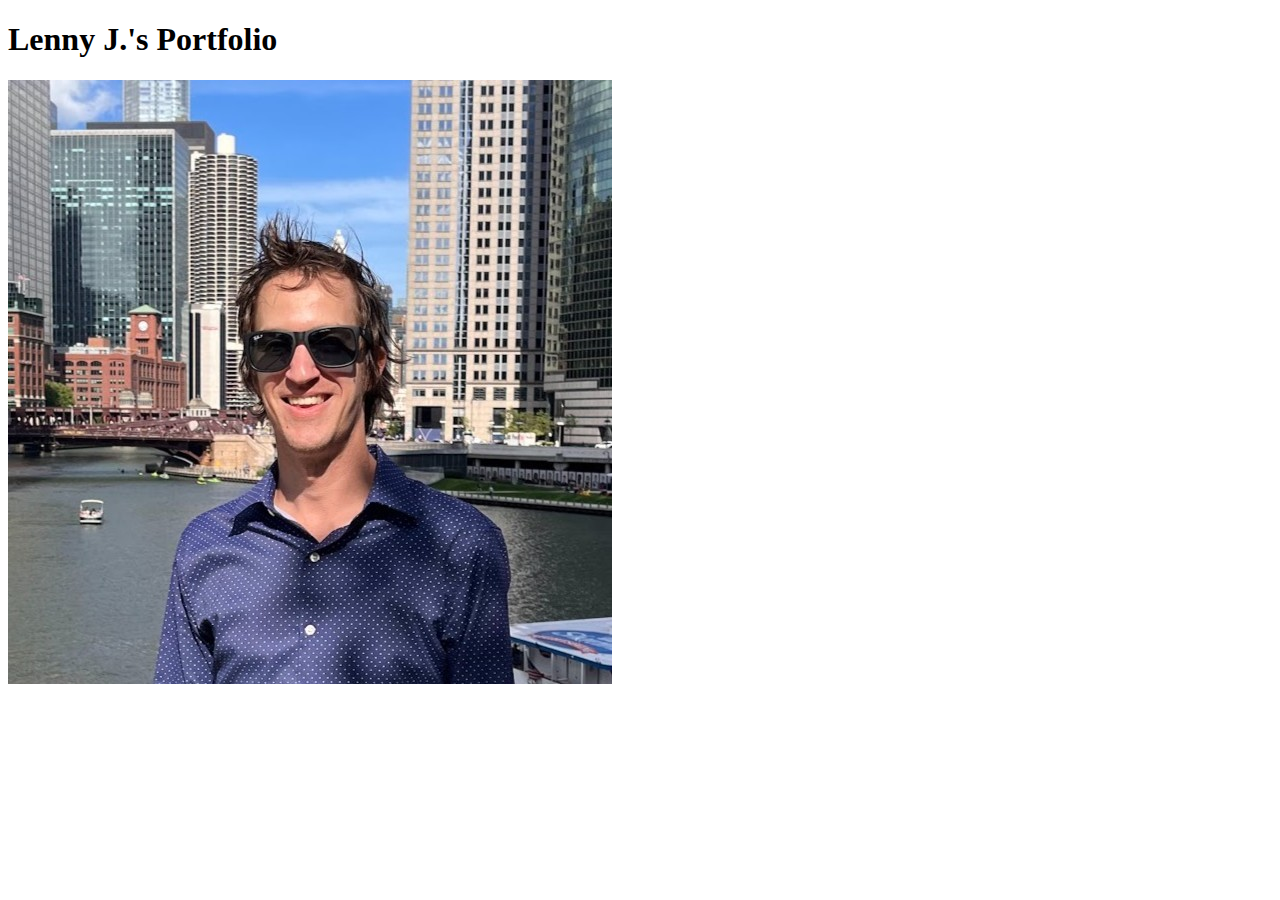
==== index.html @ d5dff289 "Update index.html" ====
<!DOCTYPE html>
<html lang="en">
  <head>
    <meta charset="UTF-8" />
    <meta http-equiv="X-UA-Compatible" content="IE=edge" />
    <meta name="viewport" content="width=device-width, initial-scale=1.0" />
    <title>Lenny J</title>
  </head>
  <body>
    <h1>Lenny J.'s Portfolio</h1>
    <img src="Lenny-J-hs.jpg" />
  </body>
</html>
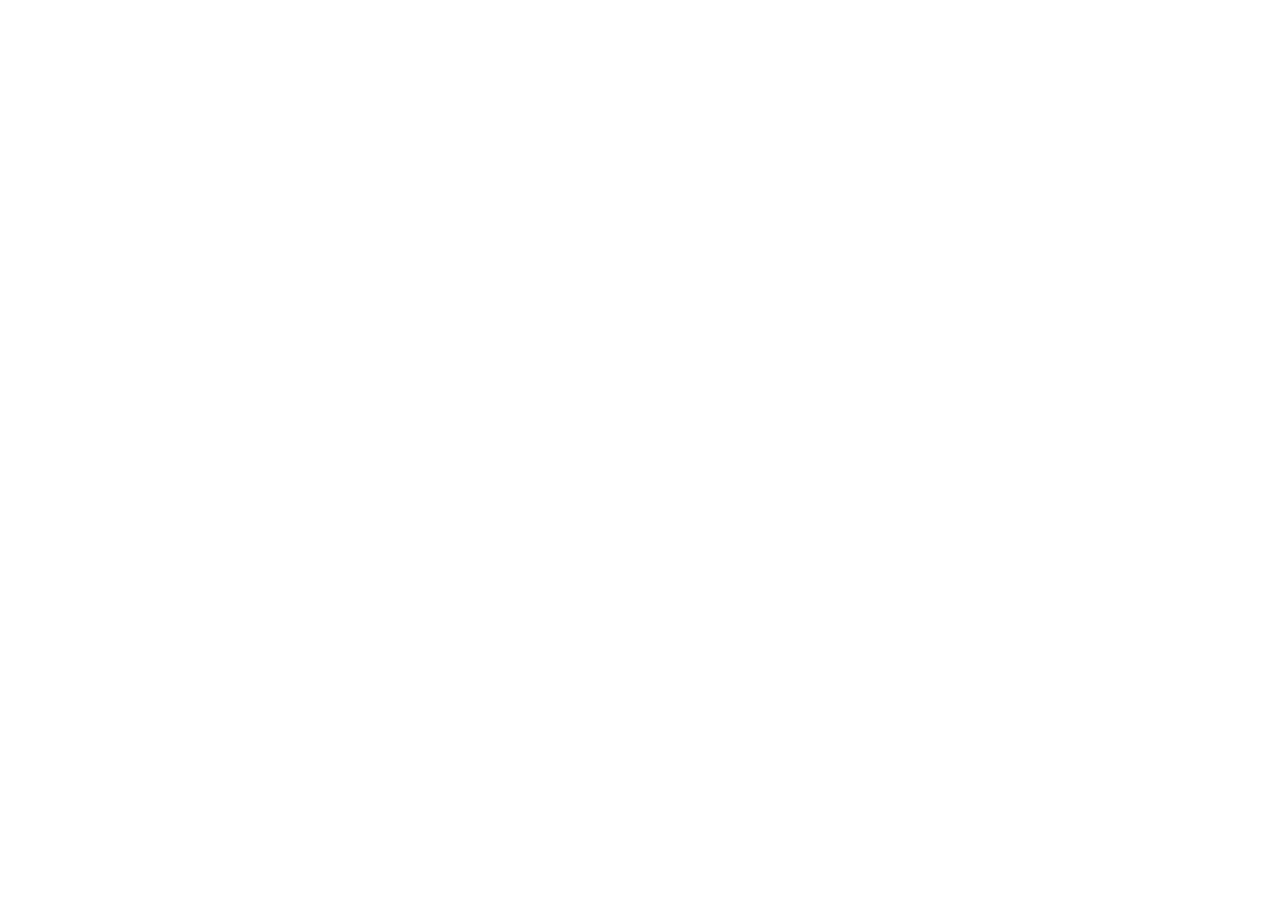
==== commit 580f5dcd: "Add files via upload" ====
--- a/index.html
+++ b/index.html
@@ -1,13 +1,20 @@
-<!DOCTYPE html>
-<html lang="en">
-  <head>
-    <meta charset="UTF-8" />
-    <meta http-equiv="X-UA-Compatible" content="IE=edge" />
-    <meta name="viewport" content="width=device-width, initial-scale=1.0" />
-    <title>Lenny J</title>
-  </head>
-  <body>
-    <h1>Lenny J.'s Portfolio</h1>
-    <img src="Lenny-J-hs.jpg" />
-  </body>
-</html>
+<!DOCTYPE html>
+<html lang="en">
+  <head>
+    <meta charset="UTF-8" />
+    <link rel="icon" type="image/svg+xml" href="/vite.svg" />
+    <meta name="viewport" content="width=device-width, initial-scale=1.0" />
+    <link rel="preconnect" href="https://fonts.googleapis.com" />
+    <link rel="preconnect" href="https://fonts.gstatic.com" crossorigin />
+    <link
+      href="https://fonts.googleapis.com/css2?family=Source+Serif+4:opsz,wght@8..60,300&display=swap"
+      rel="stylesheet"
+    />
+    <title>Lenny Jent - App & Cloud Engineer</title>
+    <script type="module" crossorigin src="/assets/index-2IeSlbIg.js"></script>
+    <link rel="stylesheet" crossorigin href="/assets/index-dqV66E-K.css">
+  </head>
+  <body>
+    <div id="root"></div>
+  </body>
+</html>
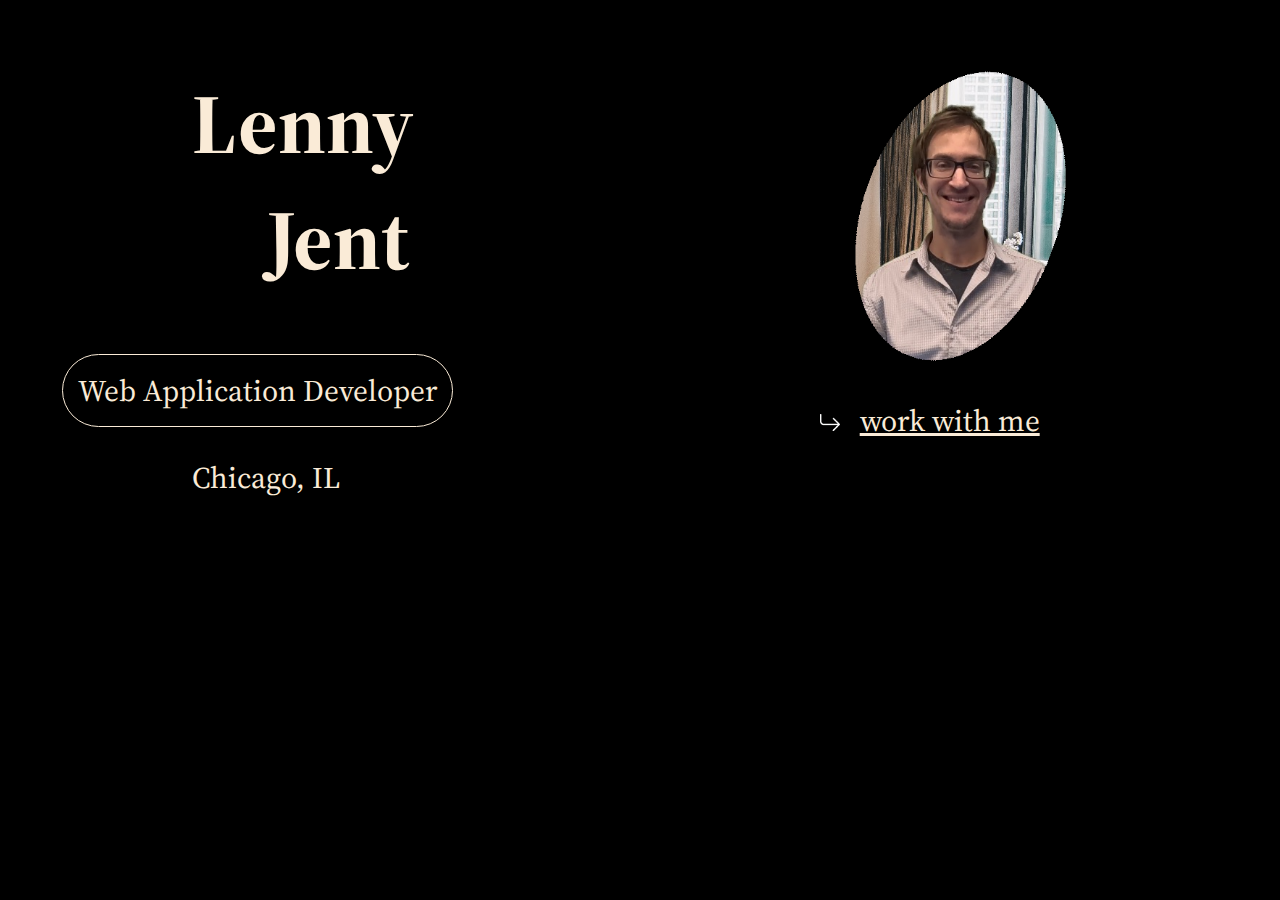
==== commit 0388bdd2: "Update index.html" ====
--- a/index.html
+++ b/index.html
@@ -15,6 +15,7 @@
     <link rel="stylesheet" crossorigin href="/assets/index-dqV66E-K.css">
   </head>
   <body>
+    <!-- v1 -->
     <div id="root"></div>
   </body>
 </html>
--- a/assets/index-dqV66E-K.css
+++ b/assets/index-dqV66E-K.css
@@ -0,0 +1 @@
+a{color:#faebd7}body{height:100%;background-color:#000;font-family:"Source Serif 4",serif;color:#faebd7}.container{display:flex;flex-wrap:wrap;justify-content:space-between}.section{flex-direction:column;margin:auto}h1{font-size:85px}p{font-size:30px}.hsimage{max-height:300px}.wwimg{width:20px;margin-right:20px}.title{border-radius:50px;border:solid;margin-left:-130px;border-width:1px;padding:15px}
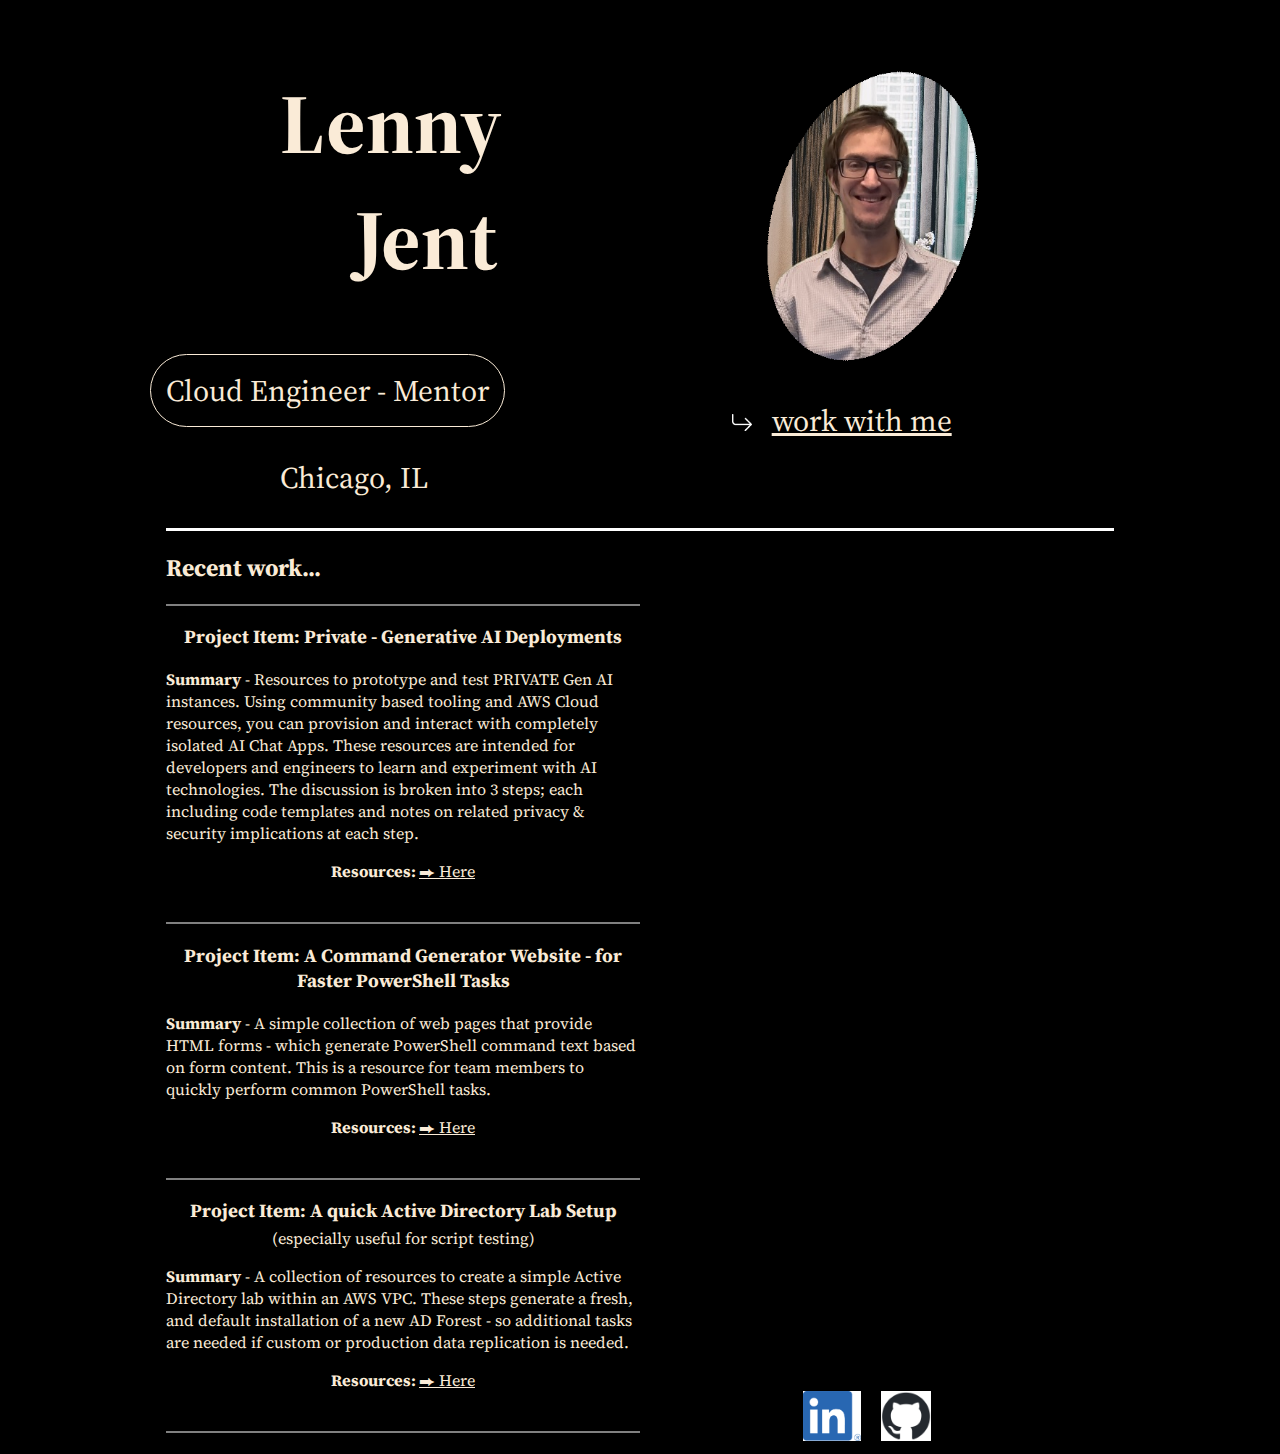
==== commit 57e28fdc: "Project notes update" ====
--- a/index.html
+++ b/index.html
@@ -11,11 +11,10 @@
       rel="stylesheet"
     />
     <title>Lenny Jent - App & Cloud Engineer</title>
-    <script type="module" crossorigin src="/assets/index-2IeSlbIg.js"></script>
-    <link rel="stylesheet" crossorigin href="/assets/index-dqV66E-K.css">
+    <script type="module" crossorigin src="/assets/index-udx_NUl0.js"></script>
+    <link rel="stylesheet" crossorigin href="/assets/index-rAS9eZoS.css">
   </head>
   <body>
-    <!-- v1 -->
     <div id="root"></div>
   </body>
 </html>
--- a/assets/index-rAS9eZoS.css
+++ b/assets/index-rAS9eZoS.css
@@ -0,0 +1 @@
+a{color:#faebd7}.detailsSectionRow{width:75%;margin:auto;border-top:white;border-top-style:solid}.pjtDetailsDiv{width:50%;display:inline-block}.connectChisDiv{width:50%;display:inline-block;align-items:center;align-content:center;text-align:center}.projectheading{text-align:center}.projecthr{border:.5px solid gray}body{height:100%;background-color:#000;font-family:"Source Serif 4",serif;color:#faebd7}.container{max-width:75%;margin:auto;display:flex;flex-wrap:wrap;justify-content:space-between}.section{flex-direction:column;margin:auto}h1{font-size:85px}p.headingp{font-size:30px}.hsimage{max-height:300px}.wwimg{width:20px;margin-right:20px}.chimg{height:50px;margin-right:20px;background-color:#fff}.title{border-radius:50px;border:solid;margin-left:-130px;border-width:1px;padding:15px}
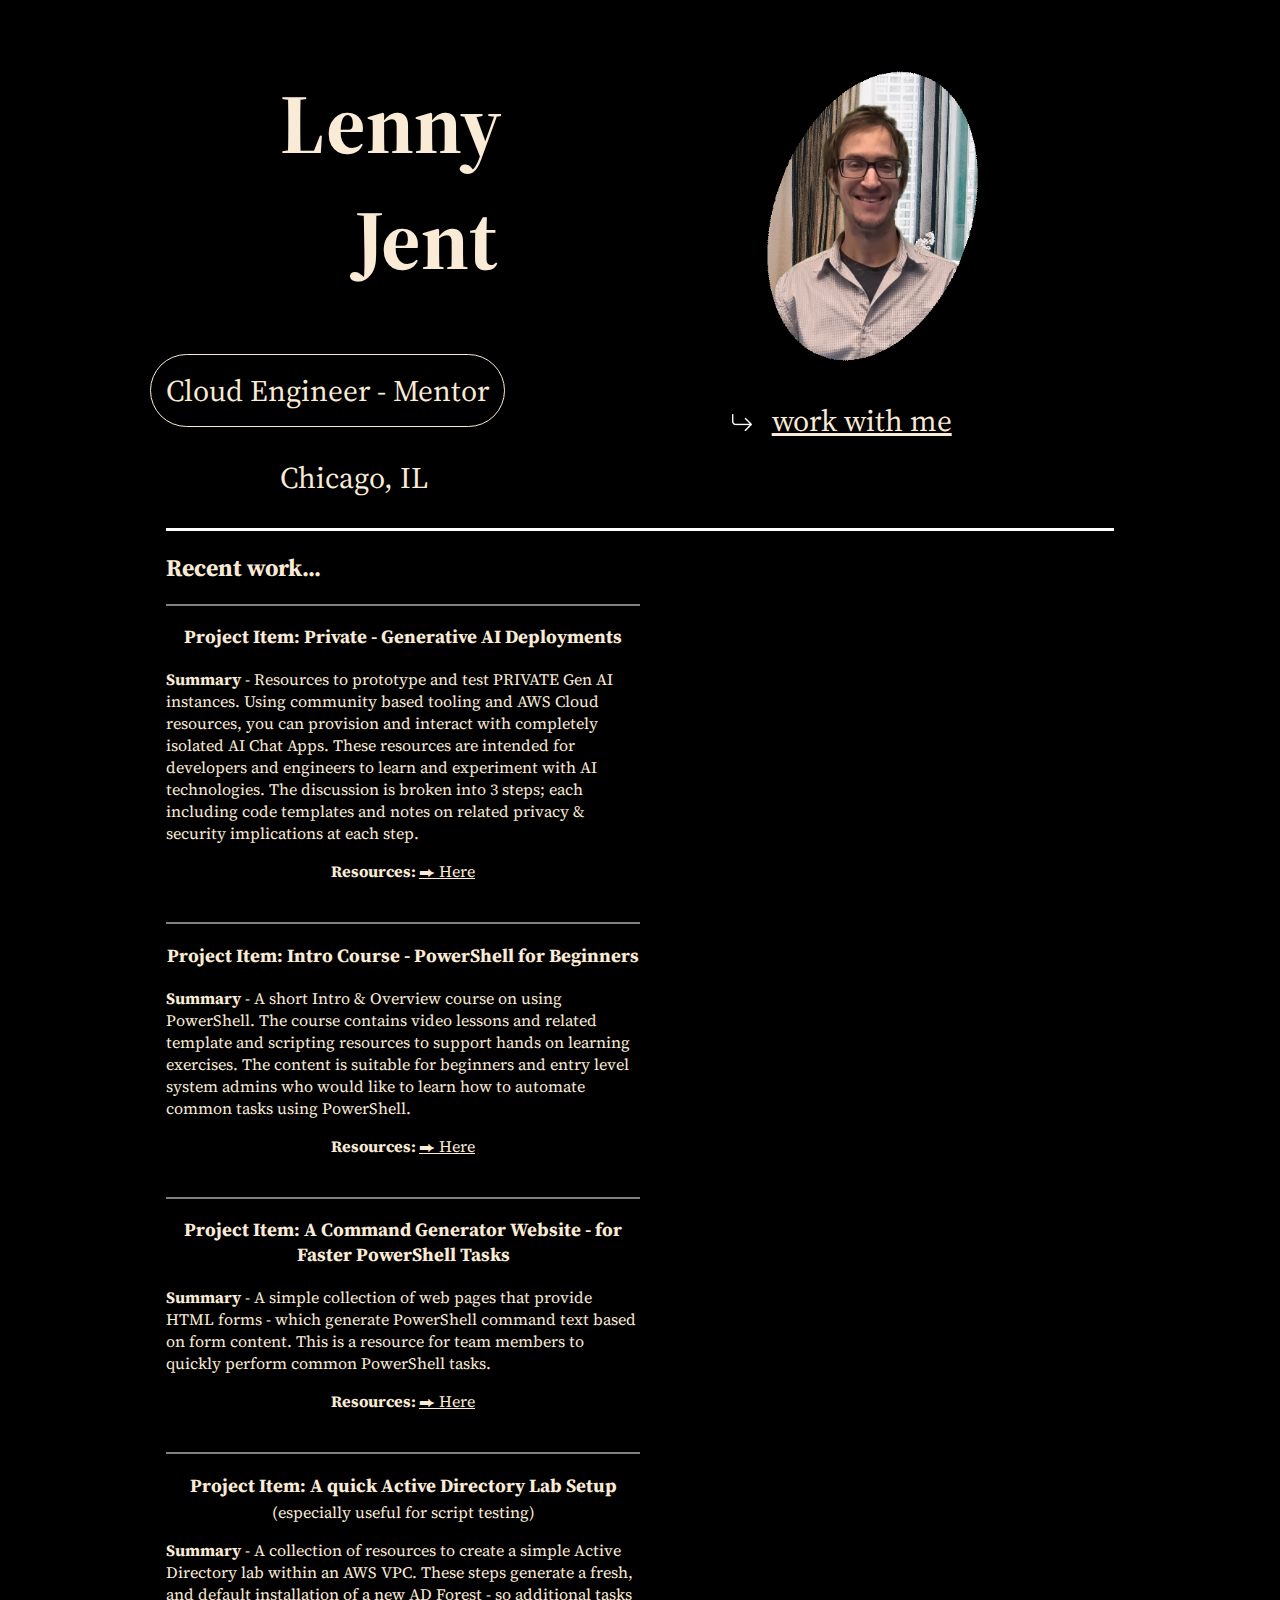
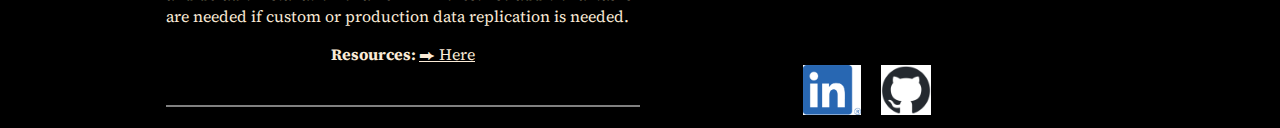
==== commit 51b08f8f: "add lesson link" ====
--- a/index.html
+++ b/index.html
@@ -11,7 +11,7 @@
       rel="stylesheet"
     />
     <title>Lenny Jent - App & Cloud Engineer</title>
-    <script type="module" crossorigin src="/assets/index-udx_NUl0.js"></script>
+    <script type="module" crossorigin src="/assets/index-6mQ7XPoD.js"></script>
     <link rel="stylesheet" crossorigin href="/assets/index-rAS9eZoS.css">
   </head>
   <body>
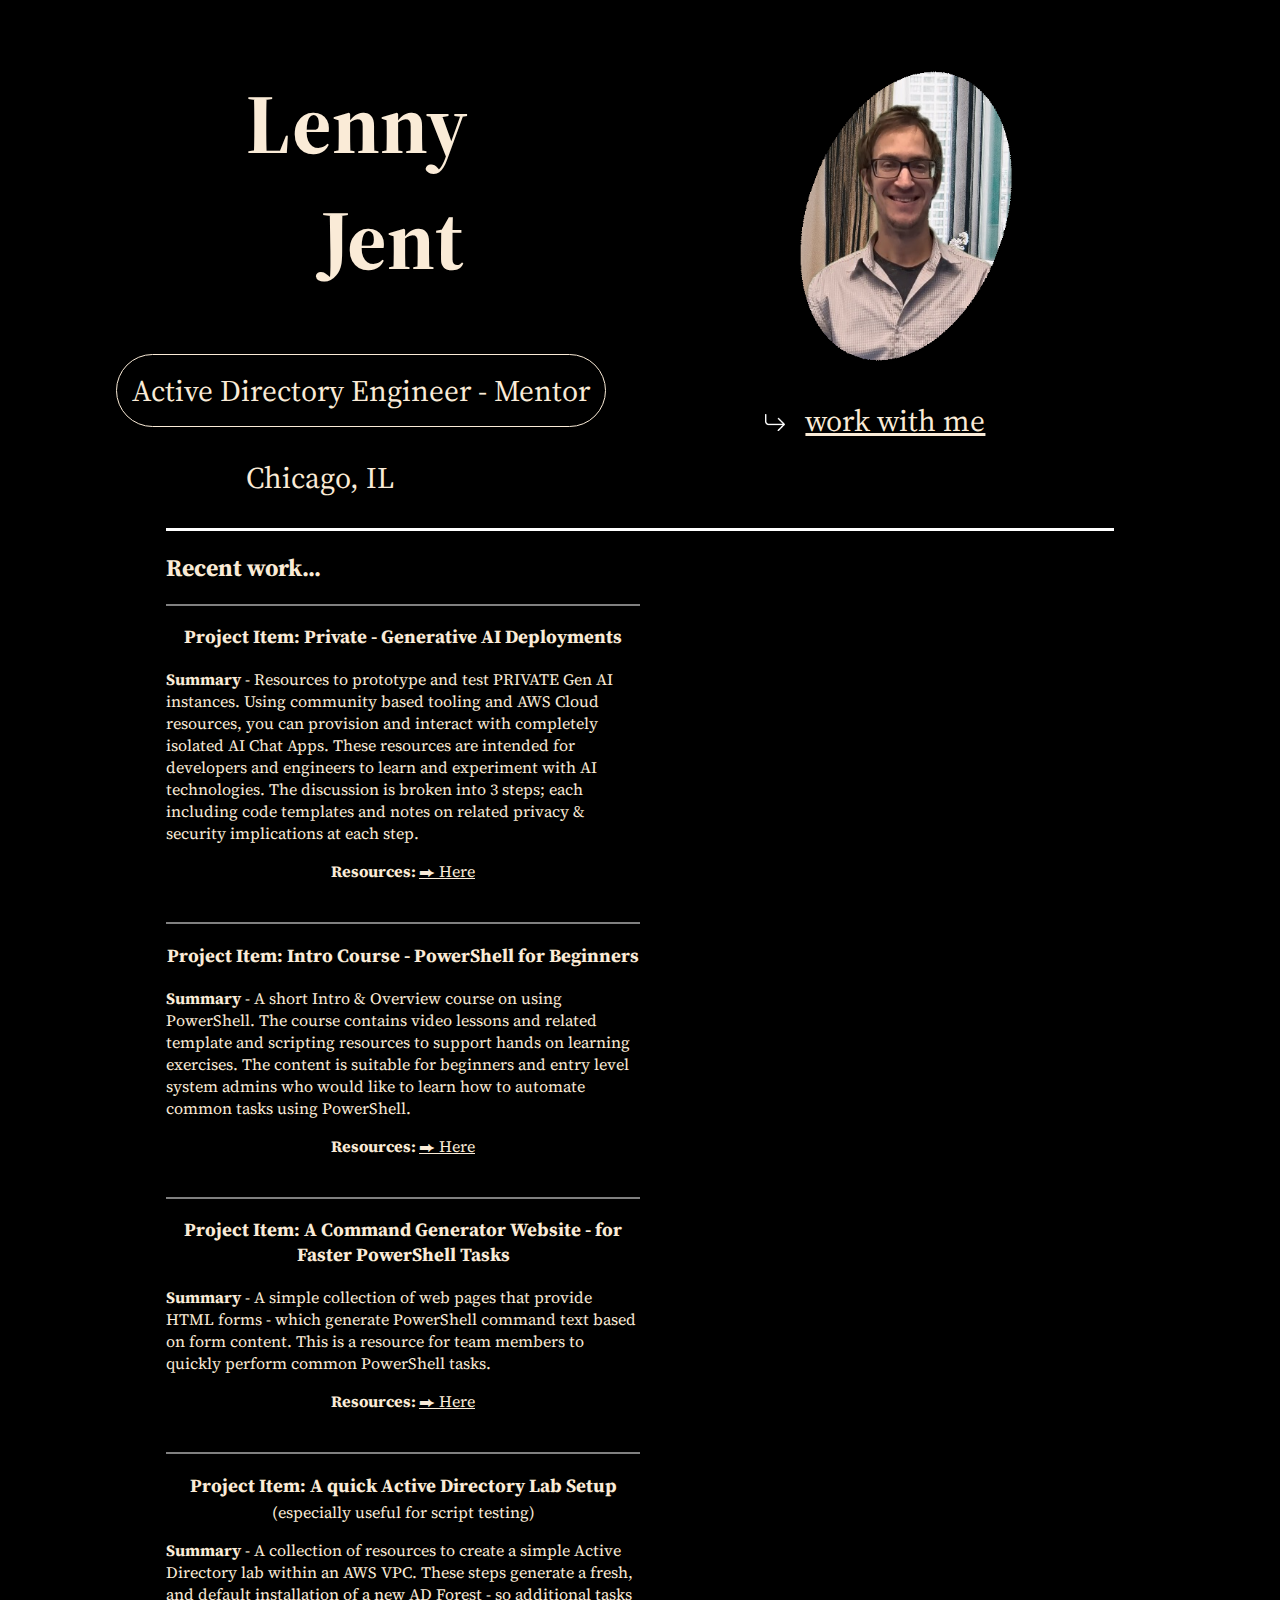
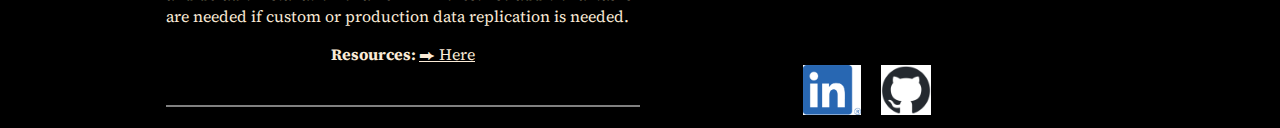
==== commit b56da7ff: "Page Update" ====
--- a/index.html
+++ b/index.html
@@ -11,7 +11,7 @@
       rel="stylesheet"
     />
     <title>Lenny Jent - App & Cloud Engineer</title>
-    <script type="module" crossorigin src="/assets/index-6mQ7XPoD.js"></script>
+    <script type="module" crossorigin src="/assets/index-LsR5O3kB.js"></script>
     <link rel="stylesheet" crossorigin href="/assets/index-rAS9eZoS.css">
   </head>
   <body>
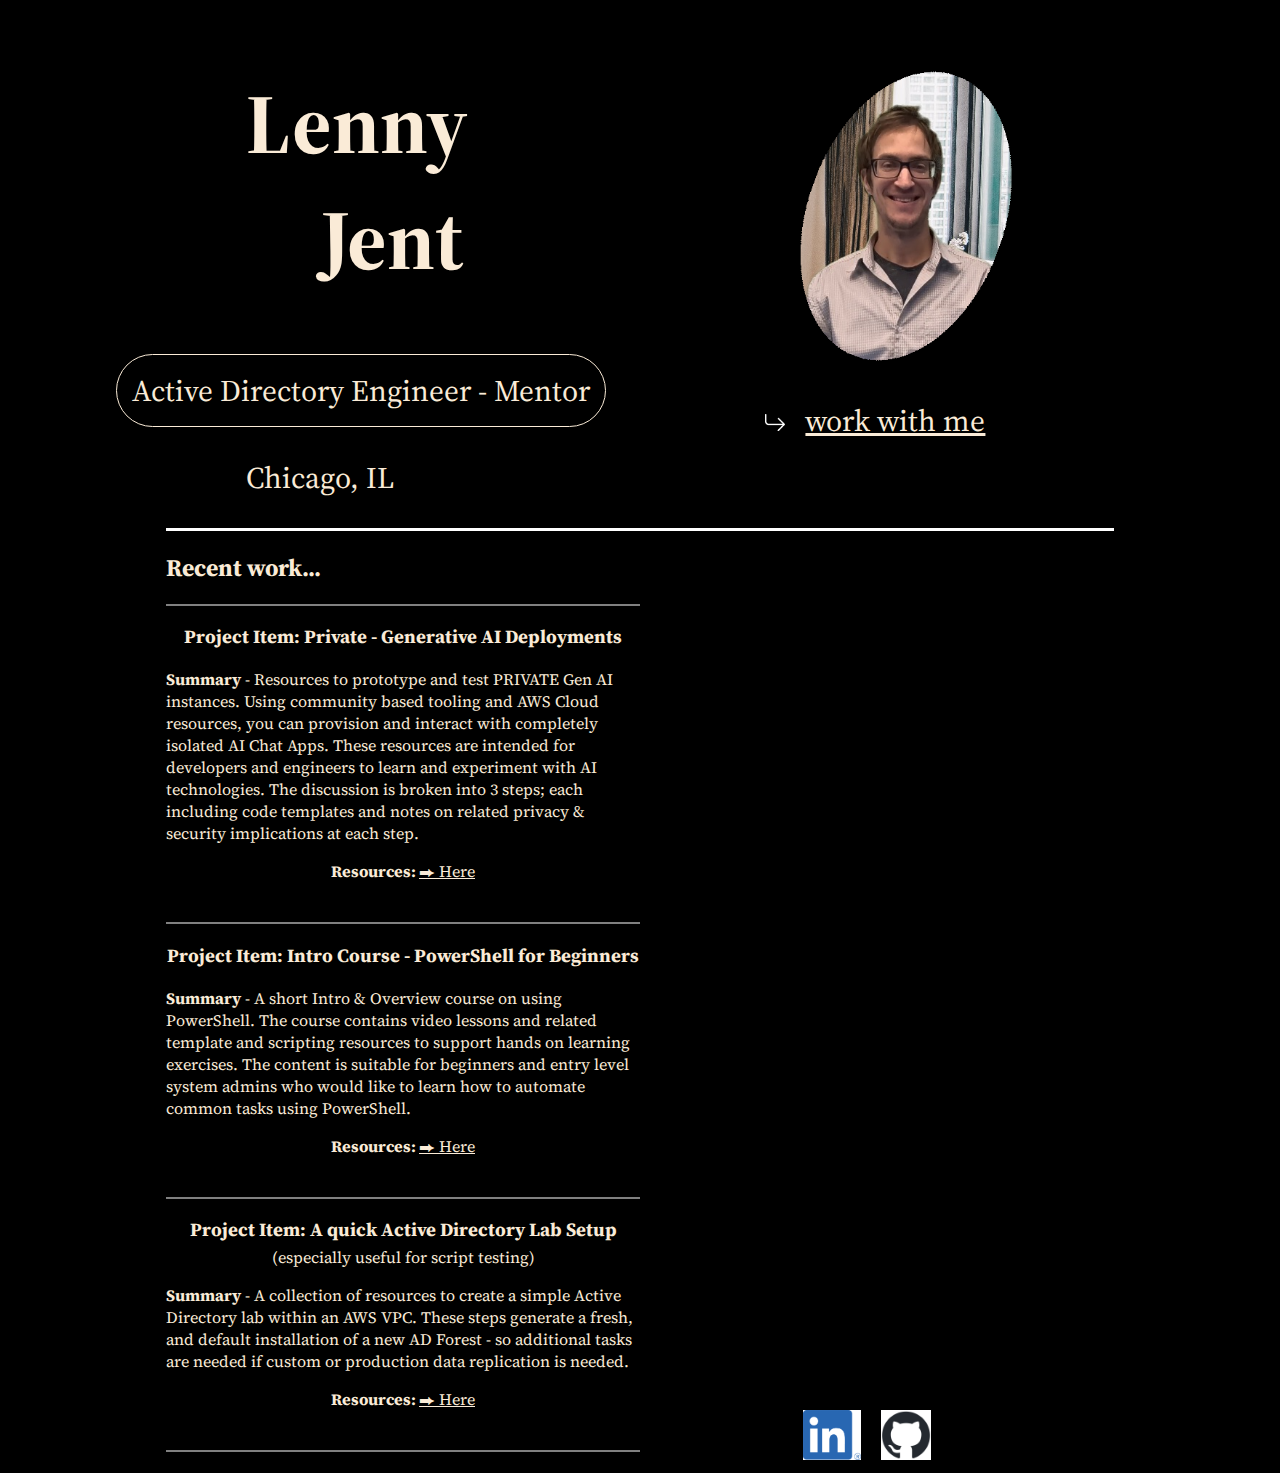
==== commit cf405725: "adjust exhibits temp" ====
--- a/index.html
+++ b/index.html
@@ -10,8 +10,8 @@
       href="https://fonts.googleapis.com/css2?family=Source+Serif+4:opsz,wght@8..60,300&display=swap"
       rel="stylesheet"
     />
-    <title>Lenny Jent - App & Cloud Engineer</title>
-    <script type="module" crossorigin src="/assets/index-LsR5O3kB.js"></script>
+    <title>Lenny Jent - Active Directory Engineer</title>
+    <script type="module" crossorigin src="/assets/index-oHempmBz.js"></script>
     <link rel="stylesheet" crossorigin href="/assets/index-rAS9eZoS.css">
   </head>
   <body>
